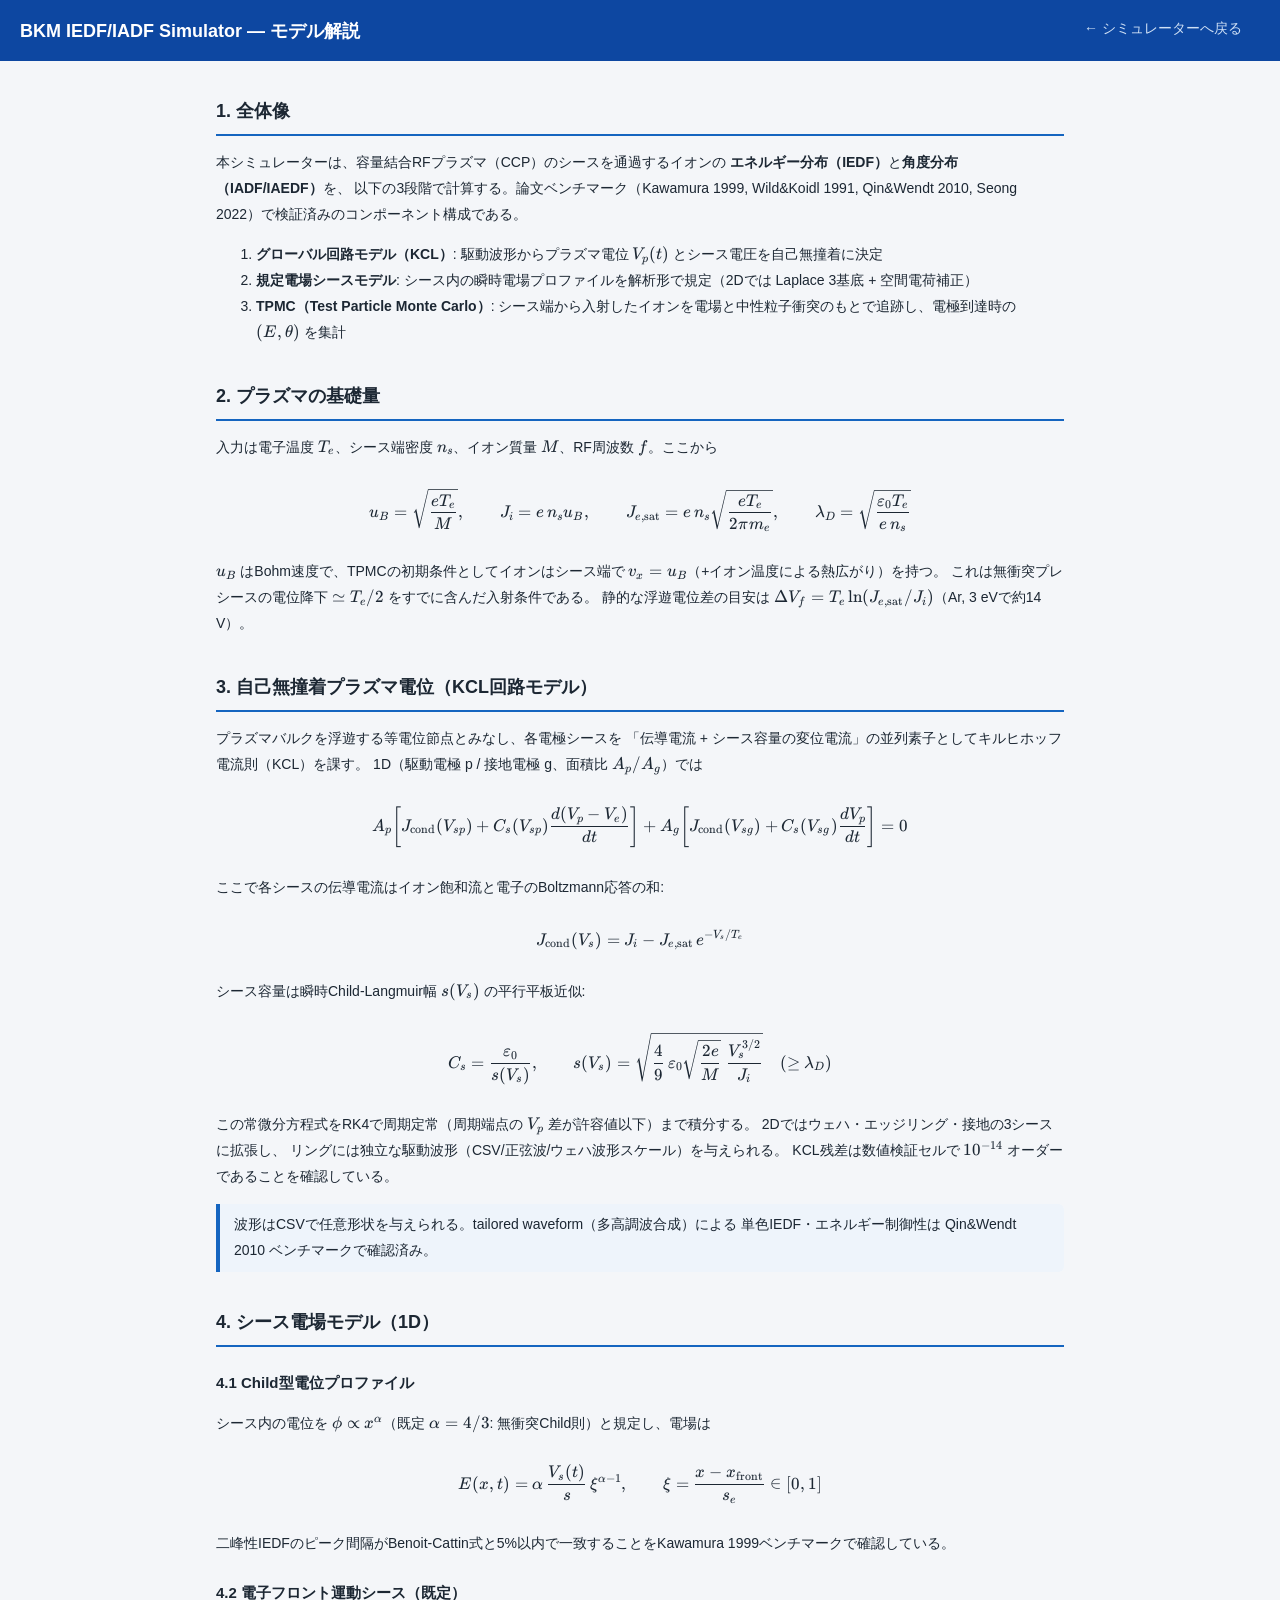
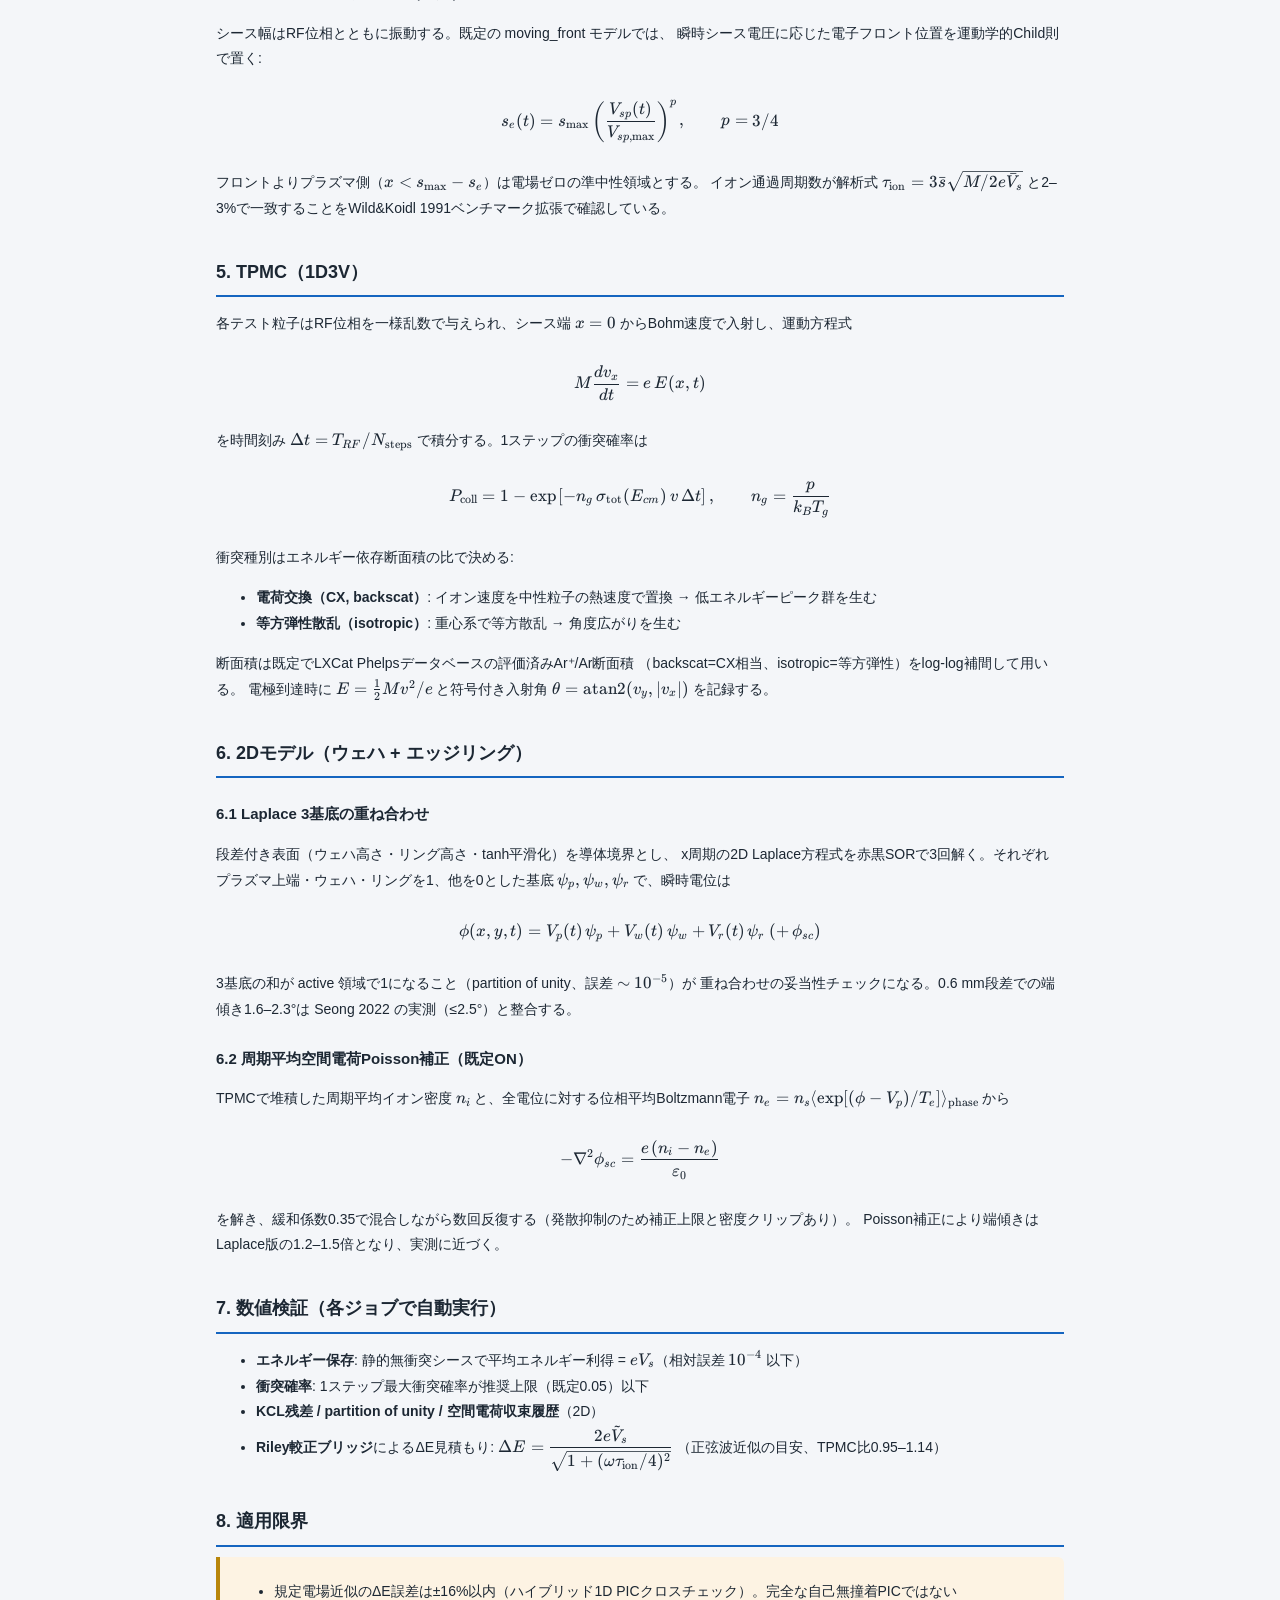
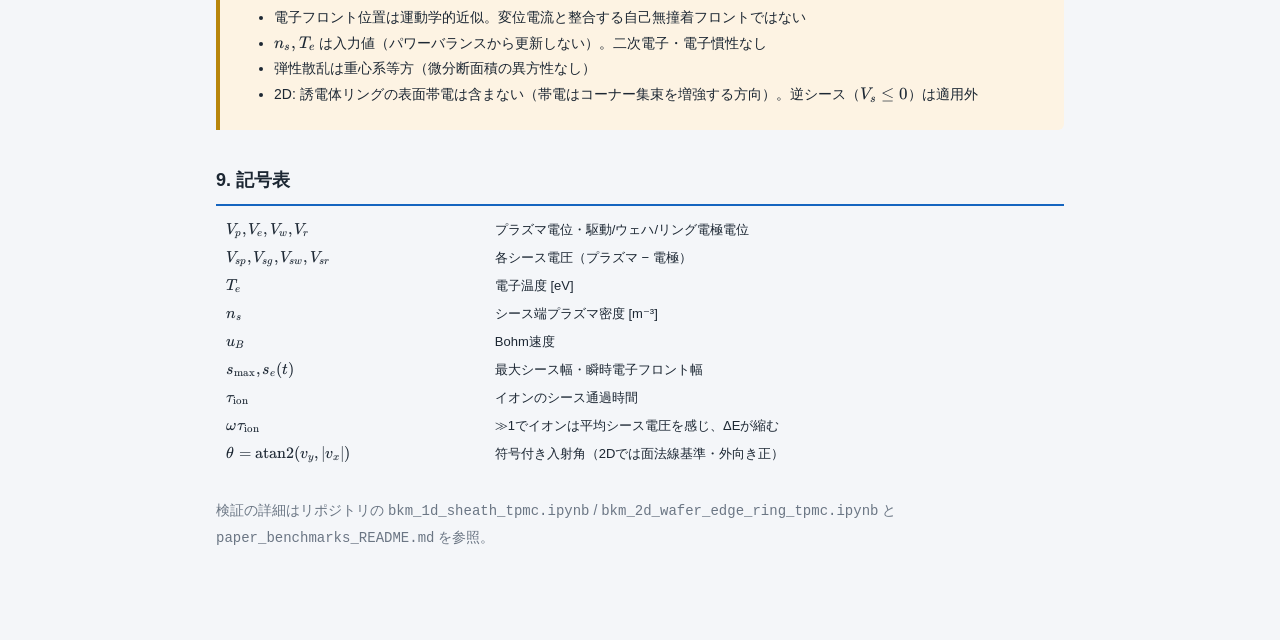
==== frontend/physics.html @ fecfb80d "feat: GUI作りこみ（フォームUX・進捗ログ・プロット強化・モデル解説・2D形状プレビュー） - 全パラメータの日本語ラベル/単位/ツールチップと入力バリデーション表示 - 波形プレビューAPI" ====
<!DOCTYPE html>
<html lang="ja">
<head>
<meta charset="utf-8">
<meta name="viewport" content="width=device-width, initial-scale=1">
<title>モデル解説 | BKM IEDF/IADF Simulator</title>
<link rel="icon" href="data:image/svg+xml,%3Csvg xmlns='http://www.w3.org/2000/svg' viewBox='0 0 16 16'%3E%3Crect width='16' height='16' rx='3' fill='%230d47a1'/%3E%3Cpath d='M2 12 L6 4 L8 10 L10 6 L14 12' stroke='%23ffb300' stroke-width='1.6' fill='none'/%3E%3C/svg%3E">
<link rel="stylesheet" href="style.css">
<link rel="stylesheet" href="vendor/katex/katex.min.css">
<style>
  main.doc { max-width: 880px; line-height: 1.85; }
  main.doc h2 {
    font-size: 18px; margin: 34px 0 10px; padding-bottom: 6px;
    border-bottom: 2px solid var(--accent);
  }
  main.doc h3 { font-size: 15px; margin: 22px 0 6px; }
  main.doc p, main.doc li { font-size: 14px; }
  .eq { margin: 10px 0; overflow-x: auto; }
  .note {
    background: #eef4fb; border-left: 4px solid var(--accent);
    padding: 8px 14px; border-radius: 0 6px 6px 0; margin: 10px 0;
  }
  .caution {
    background: #fdf3e3; border-left: 4px solid #b8860b;
    padding: 8px 14px; border-radius: 0 6px 6px 0; margin: 10px 0;
  }
  table.sym td { border: none; padding: 2px 10px; }
</style>
</head>
<body>
<header>
  <h1>BKM IEDF/IADF Simulator — モデル解説</h1>
  <div class="header-right"><a class="tab-link" href="index.html">← シミュレーターへ戻る</a></div>
</header>
<main class="doc">

<h2>1. 全体像</h2>
<p>
本シミュレーターは、容量結合RFプラズマ（CCP）のシースを通過するイオンの
<strong>エネルギー分布（IEDF）</strong>と<strong>角度分布（IADF/IAEDF）</strong>を、
以下の3段階で計算する。論文ベンチマーク（Kawamura 1999, Wild&amp;Koidl 1991,
Qin&amp;Wendt 2010, Seong 2022）で検証済みのコンポーネント構成である。
</p>
<ol>
  <li><strong>グローバル回路モデル（KCL）</strong>: 駆動波形からプラズマ電位 \(V_p(t)\) とシース電圧を自己無撞着に決定</li>
  <li><strong>規定電場シースモデル</strong>: シース内の瞬時電場プロファイルを解析形で規定（2Dでは Laplace 3基底 + 空間電荷補正）</li>
  <li><strong>TPMC（Test Particle Monte Carlo）</strong>: シース端から入射したイオンを電場と中性粒子衝突のもとで追跡し、電極到達時の \((E, \theta)\) を集計</li>
</ol>

<h2>2. プラズマの基礎量</h2>
<p>入力は電子温度 \(T_e\)、シース端密度 \(n_s\)、イオン質量 \(M\)、RF周波数 \(f\)。ここから</p>
<div class="eq">
$$u_B = \sqrt{\frac{e T_e}{M}}, \qquad
J_i = e\, n_s u_B, \qquad
J_{e,\mathrm{sat}} = e\, n_s \sqrt{\frac{e T_e}{2\pi m_e}}, \qquad
\lambda_D = \sqrt{\frac{\varepsilon_0 T_e}{e\, n_s}}$$
</div>
<p>
\(u_B\) はBohm速度で、TPMCの初期条件としてイオンはシース端で
\(v_x = u_B\)（+イオン温度による熱広がり）を持つ。
これは無衝突プレシースの電位降下 \(\simeq T_e/2\) をすでに含んだ入射条件である。
静的な浮遊電位差の目安は
\(\Delta V_f = T_e \ln(J_{e,\mathrm{sat}}/J_i)\)（Ar, 3 eVで約14 V）。
</p>

<h2>3. 自己無撞着プラズマ電位（KCL回路モデル）</h2>
<p>
プラズマバルクを浮遊する等電位節点とみなし、各電極シースを
「伝導電流 + シース容量の変位電流」の並列素子としてキルヒホッフ電流則（KCL）を課す。
1D（駆動電極 p / 接地電極 g、面積比 \(A_p/A_g\)）では
</p>
<div class="eq">
$$A_p\!\left[J_{\mathrm{cond}}(V_{sp}) + C_s(V_{sp})\frac{d(V_p - V_e)}{dt}\right]
+ A_g\!\left[J_{\mathrm{cond}}(V_{sg}) + C_s(V_{sg})\frac{dV_p}{dt}\right] = 0$$
</div>
<p>ここで各シースの伝導電流はイオン飽和流と電子のBoltzmann応答の和:</p>
<div class="eq">
$$J_{\mathrm{cond}}(V_s) = J_i - J_{e,\mathrm{sat}}\, e^{-V_s / T_e}$$
</div>
<p>シース容量は瞬時Child-Langmuir幅 \(s(V_s)\) の平行平板近似:</p>
<div class="eq">
$$C_s = \frac{\varepsilon_0}{s(V_s)}, \qquad
s(V_s) = \sqrt{\frac{4}{9}\,\varepsilon_0
\sqrt{\frac{2e}{M}}\;\frac{V_s^{3/2}}{J_i}}
\quad (\ge \lambda_D)$$
</div>
<p>
この常微分方程式をRK4で周期定常（周期端点の \(V_p\) 差が許容値以下）まで積分する。
2Dではウェハ・エッジリング・接地の3シースに拡張し、
リングには独立な駆動波形（CSV/正弦波/ウェハ波形スケール）を与えられる。
KCL残差は数値検証セルで \(10^{-14}\) オーダーであることを確認している。
</p>
<div class="note">
波形はCSVで任意形状を与えられる。tailored waveform（多高調波合成）による
単色IEDF・エネルギー制御性は Qin&amp;Wendt 2010 ベンチマークで確認済み。
</div>

<h2>4. シース電場モデル（1D）</h2>
<h3>4.1 Child型電位プロファイル</h3>
<p>シース内の電位を \(\phi \propto x^{\alpha}\)（既定 \(\alpha = 4/3\): 無衝突Child則）と規定し、電場は</p>
<div class="eq">
$$E(x, t) = \alpha\,\frac{V_s(t)}{s}\,\xi^{\alpha - 1},
\qquad \xi = \frac{x - x_{\mathrm{front}}}{s_e}\in[0,1]$$
</div>
<p>二峰性IEDFのピーク間隔がBenoit-Cattin式と5%以内で一致することをKawamura 1999ベンチマークで確認している。</p>

<h3>4.2 電子フロント運動シース（既定）</h3>
<p>
シース幅はRF位相とともに振動する。既定の moving_front モデルでは、
瞬時シース電圧に応じた電子フロント位置を運動学的Child則で置く:
</p>
<div class="eq">
$$s_e(t) = s_{\max}\left(\frac{V_{sp}(t)}{V_{sp,\max}}\right)^{p},
\qquad p = 3/4$$
</div>
<p>
フロントよりプラズマ側（\(x &lt; s_{\max} - s_e\)）は電場ゼロの準中性領域とする。
イオン通過周期数が解析式
\(\tau_{\mathrm{ion}} = 3\bar{s}\sqrt{M / 2e\bar{V}_s}\)
と2–3%で一致することをWild&amp;Koidl 1991ベンチマーク拡張で確認している。
</p>

<h2>5. TPMC（1D3V）</h2>
<p>各テスト粒子はRF位相を一様乱数で与えられ、シース端 \(x=0\) からBohm速度で入射し、運動方程式</p>
<div class="eq">
$$M\frac{dv_x}{dt} = e\,E(x, t)$$
</div>
<p>を時間刻み \(\Delta t = T_{RF}/N_{\mathrm{steps}}\) で積分する。1ステップの衝突確率は</p>
<div class="eq">
$$P_{\mathrm{coll}} = 1 - \exp\left[-n_g\,
\sigma_{\mathrm{tot}}(E_{cm})\, v\, \Delta t\right],
\qquad n_g = \frac{p}{k_B T_g}$$
</div>
<p>衝突種別はエネルギー依存断面積の比で決める:</p>
<ul>
  <li><strong>電荷交換（CX, backscat）</strong>: イオン速度を中性粒子の熱速度で置換 → 低エネルギーピーク群を生む</li>
  <li><strong>等方弾性散乱（isotropic）</strong>: 重心系で等方散乱 → 角度広がりを生む</li>
</ul>
<p>
断面積は既定でLXCat Phelpsデータベースの評価済みAr⁺/Ar断面積
（backscat=CX相当、isotropic=等方弾性）をlog-log補間して用いる。
電極到達時に \(E = \tfrac{1}{2}Mv^2/e\) と符号付き入射角
\(\theta = \mathrm{atan2}(v_y, |v_x|)\) を記録する。
</p>

<h2>6. 2Dモデル（ウェハ + エッジリング）</h2>
<h3>6.1 Laplace 3基底の重ね合わせ</h3>
<p>
段差付き表面（ウェハ高さ・リング高さ・tanh平滑化）を導体境界とし、
x周期の2D Laplace方程式を赤黒SORで3回解く。それぞれ
プラズマ上端・ウェハ・リングを1、他を0とした基底 \(\psi_p, \psi_w, \psi_r\) で、瞬時電位は
</p>
<div class="eq">
$$\phi(x, y, t) = V_p(t)\,\psi_p + V_w(t)\,\psi_w + V_r(t)\,\psi_r
\;(+\,\phi_{sc})$$
</div>
<p>
3基底の和が active 領域で1になること（partition of unity、誤差 \(\sim 10^{-5}\)）が
重ね合わせの妥当性チェックになる。0.6 mm段差での端傾き1.6–2.3°は
Seong 2022 の実測（≤2.5°）と整合する。
</p>

<h3>6.2 周期平均空間電荷Poisson補正（既定ON）</h3>
<p>
TPMCで堆積した周期平均イオン密度 \(n_i\) と、全電位に対する位相平均Boltzmann電子
\(n_e = n_s \langle \exp[(\phi - V_p)/T_e] \rangle_{\mathrm{phase}}\) から
</p>
<div class="eq">
$$-\nabla^2 \phi_{sc} = \frac{e\,(n_i - n_e)}{\varepsilon_0}$$
</div>
<p>
を解き、緩和係数0.35で混合しながら数回反復する（発散抑制のため補正上限と密度クリップあり）。
Poisson補正により端傾きはLaplace版の1.2–1.5倍となり、実測に近づく。
</p>

<h2>7. 数値検証（各ジョブで自動実行）</h2>
<ul>
  <li><strong>エネルギー保存</strong>: 静的無衝突シースで平均エネルギー利得 = \(eV_s\)（相対誤差 \(10^{-4}\) 以下）</li>
  <li><strong>衝突確率</strong>: 1ステップ最大衝突確率が推奨上限（既定0.05）以下</li>
  <li><strong>KCL残差 / partition of unity / 空間電荷収束履歴</strong>（2D）</li>
  <li><strong>Riley較正ブリッジ</strong>によるΔE見積もり:
    <span class="eq">\(\Delta E = \dfrac{2e\tilde{V}_s}{\sqrt{1 + (\omega \tau_{\mathrm{ion}}/4)^2}}\)</span>
    （正弦波近似の目安、TPMC比0.95–1.14）</li>
</ul>

<h2>8. 適用限界</h2>
<div class="caution">
<ul>
  <li>規定電場近似のΔE誤差は±16%以内（ハイブリッド1D PICクロスチェック）。完全な自己無撞着PICではない</li>
  <li>電子フロント位置は運動学的近似。変位電流と整合する自己無撞着フロントではない</li>
  <li>\(n_s, T_e\) は入力値（パワーバランスから更新しない）。二次電子・電子慣性なし</li>
  <li>弾性散乱は重心系等方（微分断面積の異方性なし）</li>
  <li>2D: 誘電体リングの表面帯電は含まない（帯電はコーナー集束を増強する方向）。逆シース（\(V_s \le 0\)）は適用外</li>
</ul>
</div>

<h2>9. 記号表</h2>
<table class="sym">
  <tr><td>\(V_p, V_e, V_w, V_r\)</td><td>プラズマ電位・駆動/ウェハ/リング電極電位</td></tr>
  <tr><td>\(V_{sp}, V_{sg}, V_{sw}, V_{sr}\)</td><td>各シース電圧（プラズマ − 電極）</td></tr>
  <tr><td>\(T_e\)</td><td>電子温度 [eV]</td></tr>
  <tr><td>\(n_s\)</td><td>シース端プラズマ密度 [m⁻³]</td></tr>
  <tr><td>\(u_B\)</td><td>Bohm速度</td></tr>
  <tr><td>\(s_{\max}, s_e(t)\)</td><td>最大シース幅・瞬時電子フロント幅</td></tr>
  <tr><td>\(\tau_{\mathrm{ion}}\)</td><td>イオンのシース通過時間</td></tr>
  <tr><td>\(\omega\tau_{\mathrm{ion}}\)</td><td>≫1でイオンは平均シース電圧を感じ、ΔEが縮む</td></tr>
  <tr><td>\(\theta = \mathrm{atan2}(v_y, |v_x|)\)</td><td>符号付き入射角（2Dでは面法線基準・外向き正）</td></tr>
</table>

<p class="muted" style="margin-top:30px">
検証の詳細はリポジトリの <code>bkm_1d_sheath_tpmc.ipynb</code> /
<code>bkm_2d_wafer_edge_ring_tpmc.ipynb</code> と
<code>paper_benchmarks_README.md</code> を参照。
</p>
</main>

<script src="vendor/katex/katex.min.js"></script>
<script src="vendor/katex/auto-render.min.js"></script>
<script>
  renderMathInElement(document.querySelector("main"), {
    delimiters: [
      { left: "$$", right: "$$", display: true },
      { left: "\\(", right: "\\)", display: false },
    ],
  });
</script>
</body>
</html>
---- frontend/style.css ----
:root {
  --bg: #f4f6f9;
  --card: #ffffff;
  --border: #d8dee6;
  --text: #1c2733;
  --muted: #6b7684;
  --accent: #1565c0;
  --accent-dark: #0d47a1;
  --danger: #c62828;
  --ok: #2e7d32;
}
* { box-sizing: border-box; }
body {
  margin: 0; background: var(--bg); color: var(--text);
  font-family: "Segoe UI", "Hiragino Sans", "Noto Sans JP", Meiryo, sans-serif;
  font-size: 14px;
}
header {
  display: flex; justify-content: space-between; align-items: center;
  background: var(--accent-dark); color: #fff; padding: 10px 20px;
}
header h1 { font-size: 18px; margin: 0; font-weight: 600; }
.header-right { display: flex; gap: 10px; align-items: center; }
nav#tabs {
  display: flex; gap: 4px; background: var(--accent-dark); padding: 0 16px;
}
nav#tabs button {
  background: transparent; border: none; color: #cfe0f5; padding: 10px 18px;
  cursor: pointer; font-size: 14px; border-bottom: 3px solid transparent;
}
nav#tabs button.active { color: #fff; border-bottom-color: #ffb300; font-weight: 600; }
main { max-width: 1240px; margin: 16px auto; padding: 0 16px 60px; }
.card {
  background: var(--card); border: 1px solid var(--border); border-radius: 8px;
  padding: 14px 18px; margin-bottom: 14px;
}
.card h2 { font-size: 15px; margin: 2px 0 10px; }
.row { display: flex; flex-wrap: wrap; gap: 12px; align-items: flex-end; }
label { display: flex; flex-direction: column; gap: 3px; font-size: 12px; color: var(--muted); }
input, select {
  padding: 6px 8px; border: 1px solid var(--border); border-radius: 5px;
  font-size: 13px; color: var(--text); background: #fff; min-width: 110px;
}
input[type="checkbox"] { min-width: auto; width: 16px; height: 16px; }
button {
  padding: 7px 16px; border: 1px solid var(--border); border-radius: 5px;
  background: #fff; cursor: pointer; font-size: 13px; color: var(--text);
}
button:hover { background: #eef3f9; }
button.primary { background: var(--accent); border-color: var(--accent); color: #fff; font-weight: 600; }
button.primary:hover { background: var(--accent-dark); }
button.danger { color: var(--danger); border-color: var(--danger); }
button.ghost { background: transparent; color: #cfe0f5; border-color: #5b83b0; }
button:disabled { opacity: 0.45; cursor: default; }
.badge {
  background: #ffb300; color: #442c00; padding: 3px 10px; border-radius: 12px;
  font-size: 12px; font-weight: 600;
}
.hidden { display: none !important; }
.muted { color: var(--muted); }
.message { min-height: 1em; margin: 6px 0 0; font-size: 13px; }
.message.error { color: var(--danger); }
.message.ok { color: var(--ok); }

/* 設定フォーム */
.config-group { margin-bottom: 10px; }
.config-group summary {
  cursor: pointer; font-weight: 600; font-size: 13px; padding: 4px 0;
}
.config-grid {
  display: grid; grid-template-columns: repeat(auto-fill, minmax(210px, 1fr));
  gap: 10px; padding: 8px 0 4px;
}

/* テーブル */
table { border-collapse: collapse; width: 100%; font-size: 13px; }
th, td { border-bottom: 1px solid var(--border); padding: 6px 8px; text-align: left; }
th { background: #f0f4f8; font-weight: 600; white-space: nowrap; }
tr:hover td { background: #f7fafd; }
td.num, th.num { text-align: right; font-variant-numeric: tabular-nums; }
.status-chip { padding: 2px 8px; border-radius: 10px; font-size: 12px; white-space: nowrap; }
.status-done { background: #e2f2e3; color: var(--ok); }
.status-running { background: #e3edf9; color: var(--accent); }
.status-queued { background: #f0f0f0; color: var(--muted); }
.status-error { background: #fbe4e4; color: var(--danger); }
.status-cancelled { background: #f4ecdc; color: #8a6d1a; }

/* 進捗バー */
.progress-outer {
  background: #e6eaf0; border-radius: 6px; height: 14px; width: 220px;
  overflow: hidden; display: inline-block; vertical-align: middle;
}
.progress-inner { background: var(--accent); height: 100%; transition: width 0.5s; }

/* プロット */
.plot { width: 100%; min-height: 320px; margin-bottom: 8px; }
.plot-half-wrap { display: grid; grid-template-columns: 1fr 1fr; gap: 10px; }
@media (max-width: 900px) { .plot-half-wrap { grid-template-columns: 1fr; } }
pre.config-view {
  background: #f6f8fa; border: 1px solid var(--border); border-radius: 6px;
  padding: 10px; font-size: 12px; overflow-x: auto; max-height: 380px;
}
.input-error { border-color: var(--danger) !important; background: #fff5f5 !important; }
.tab-link {
  color: #cfe0f5; padding: 10px 18px; text-decoration: none; font-size: 14px;
  border-bottom: 3px solid transparent;
}
.tab-link:hover { color: #fff; }
#toasts {
  position: fixed; right: 16px; bottom: 16px; z-index: 1000;
  display: flex; flex-direction: column; gap: 8px; max-width: 340px;
}
.toast {
  padding: 10px 14px; border-radius: 6px; color: #fff; font-size: 13px;
  box-shadow: 0 3px 10px rgba(0,0,0,0.25); animation: toast-in 0.25s ease-out;
}
.toast-ok { background: var(--ok); }
.toast-error { background: var(--danger); }
.toast-warn { background: #8a6d1a; }
@keyframes toast-in { from { opacity: 0; transform: translateY(8px); } }
.joblog {
  max-height: 180px; overflow: auto; font-size: 11px; background: #f6f8fa;
  border: 1px solid var(--border); border-radius: 5px; padding: 8px;
  margin: 6px 0 0; white-space: pre-wrap;
}
.validation-ok { color: var(--ok); font-weight: 600; }
.validation-ng { color: var(--danger); font-weight: 600; }
.kv { display: grid; grid-template-columns: auto 1fr; gap: 2px 14px; font-size: 13px; }
.kv dt { color: var(--muted); }
.kv dd { margin: 0; font-variant-numeric: tabular-nums; }
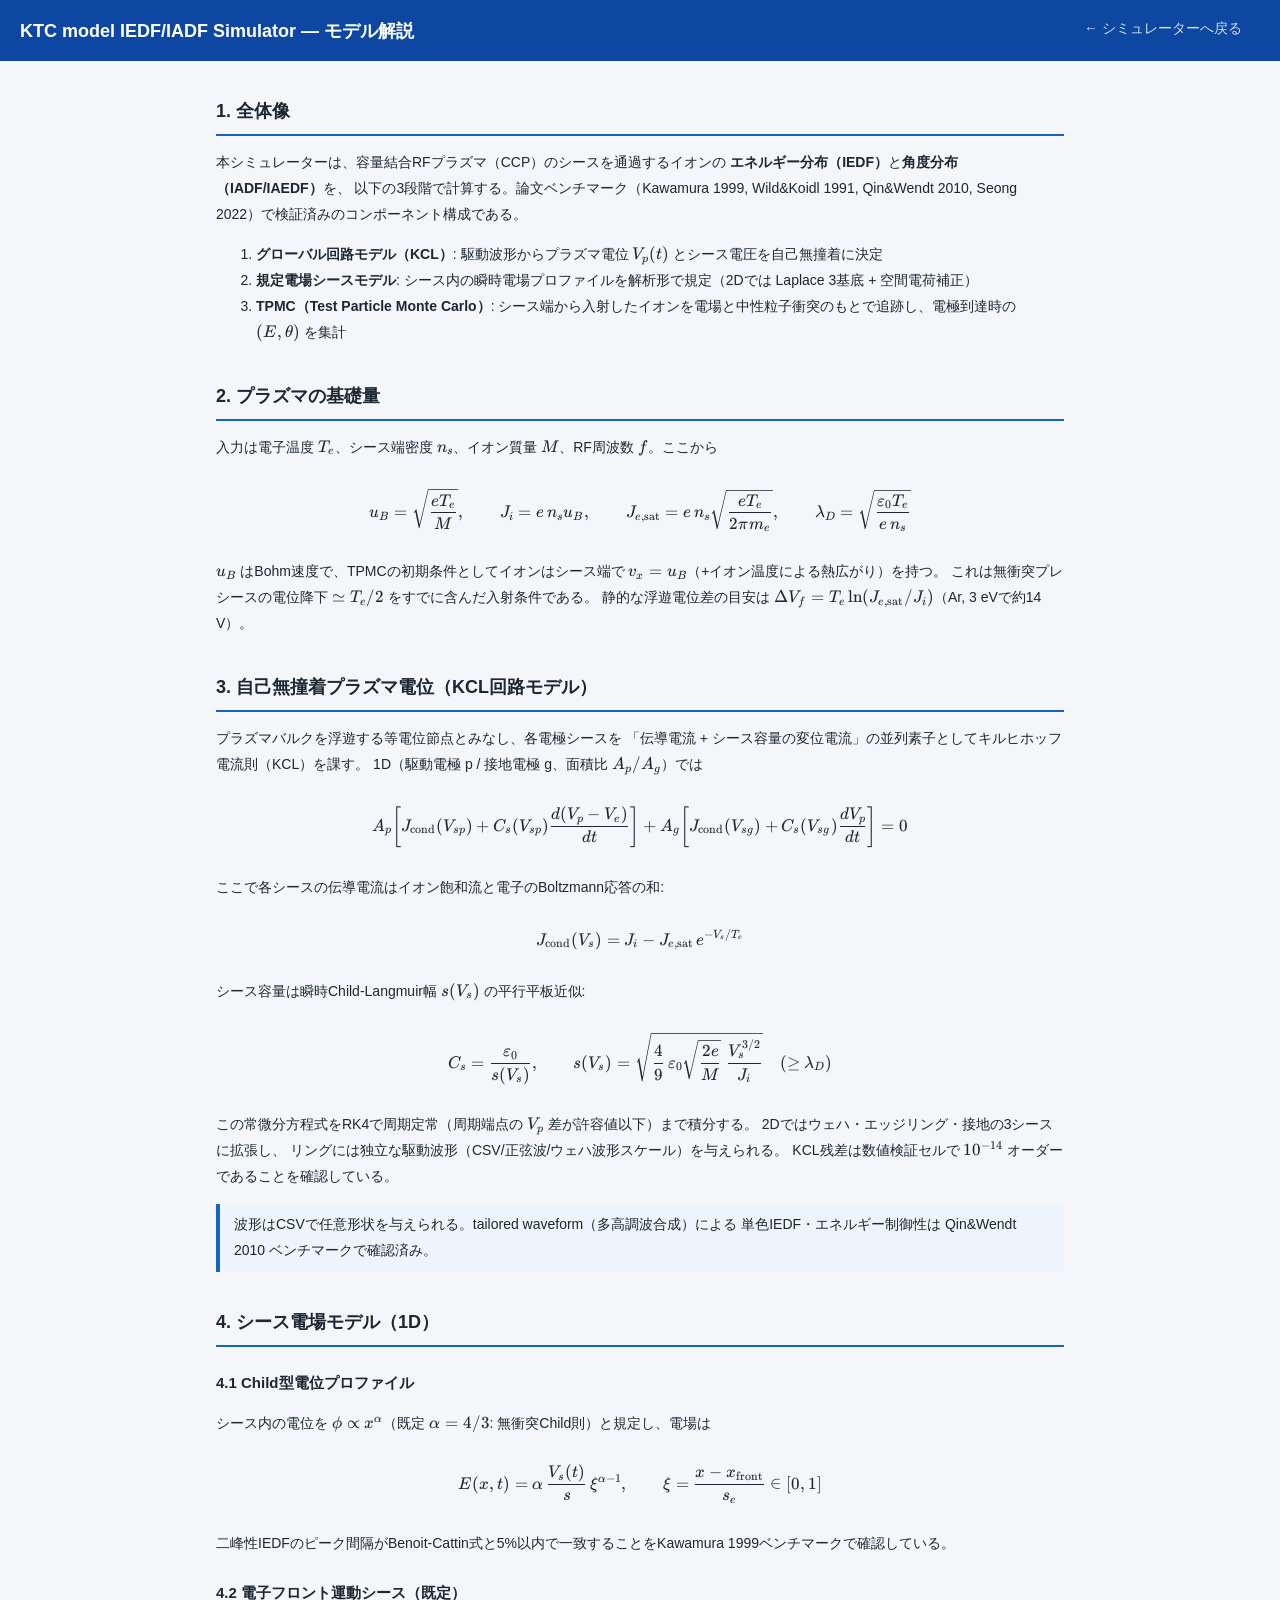
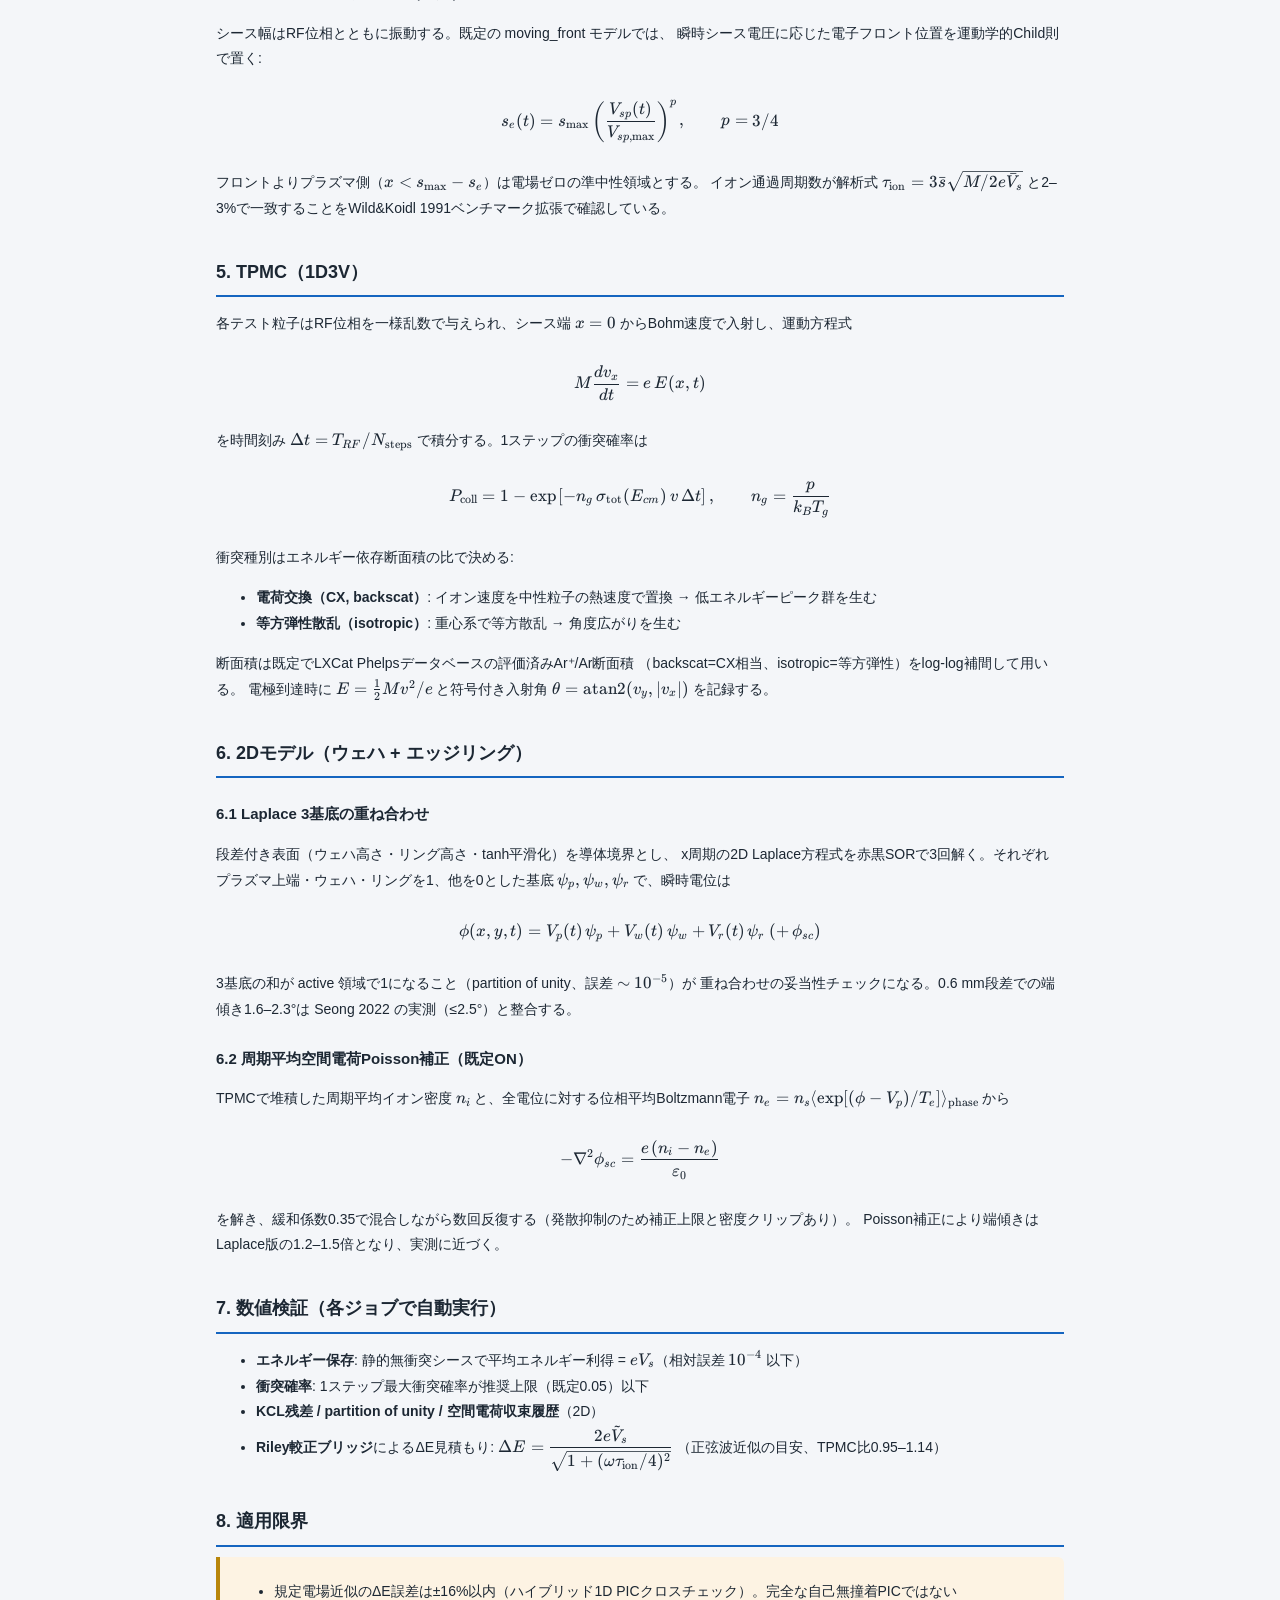
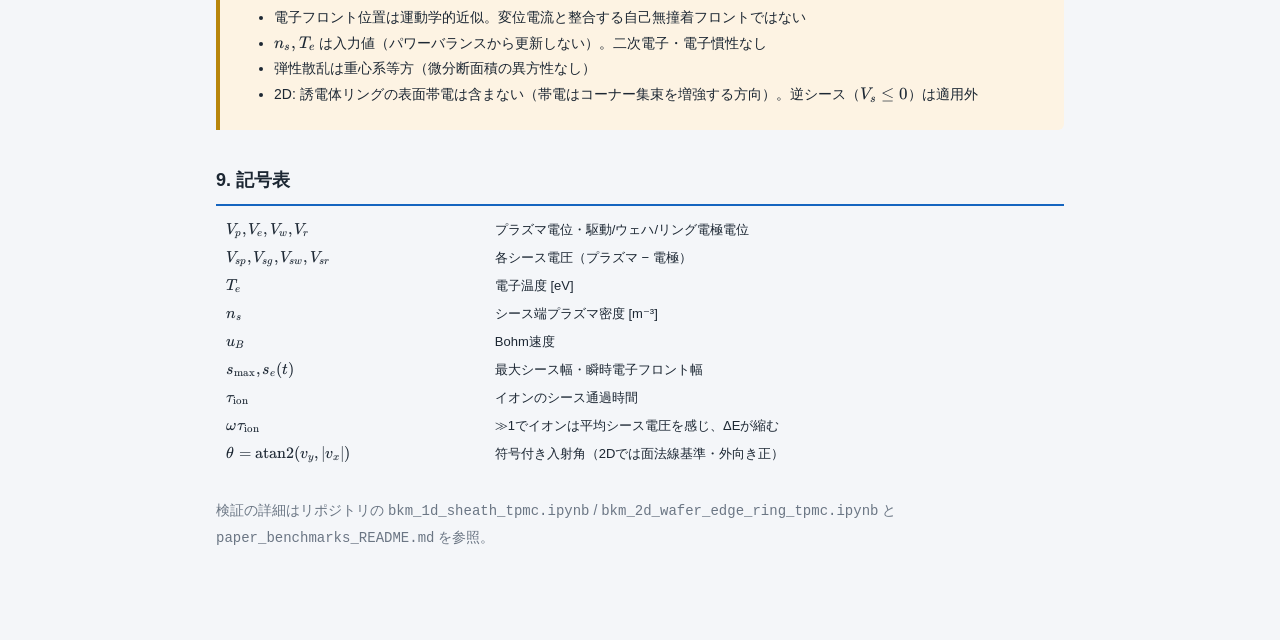
==== commit 283c7471: "feat: アプリタイトルをKTC model IEDF/IADF Simulatorに変更 画面タイトル・ヘッダー・解説ページ・APIタイトル・README・起動スクリプトの 表記を一括変更。  C" ====
--- a/frontend/physics.html
+++ b/frontend/physics.html
@@ -3,7 +3,7 @@
 <head>
 <meta charset="utf-8">
 <meta name="viewport" content="width=device-width, initial-scale=1">
-<title>モデル解説 | BKM IEDF/IADF Simulator</title>
+<title>モデル解説 | KTC model IEDF/IADF Simulator</title>
 <link rel="icon" href="data:image/svg+xml,%3Csvg xmlns='http://www.w3.org/2000/svg' viewBox='0 0 16 16'%3E%3Crect width='16' height='16' rx='3' fill='%230d47a1'/%3E%3Cpath d='M2 12 L6 4 L8 10 L10 6 L14 12' stroke='%23ffb300' stroke-width='1.6' fill='none'/%3E%3C/svg%3E">
 <link rel="stylesheet" href="style.css">
 <link rel="stylesheet" href="vendor/katex/katex.min.css">
@@ -29,7 +29,7 @@
 </head>
 <body>
 <header>
-  <h1>BKM IEDF/IADF Simulator — モデル解説</h1>
+  <h1>KTC model IEDF/IADF Simulator — モデル解説</h1>
   <div class="header-right"><a class="tab-link" href="index.html">← シミュレーターへ戻る</a></div>
 </header>
 <main class="doc">
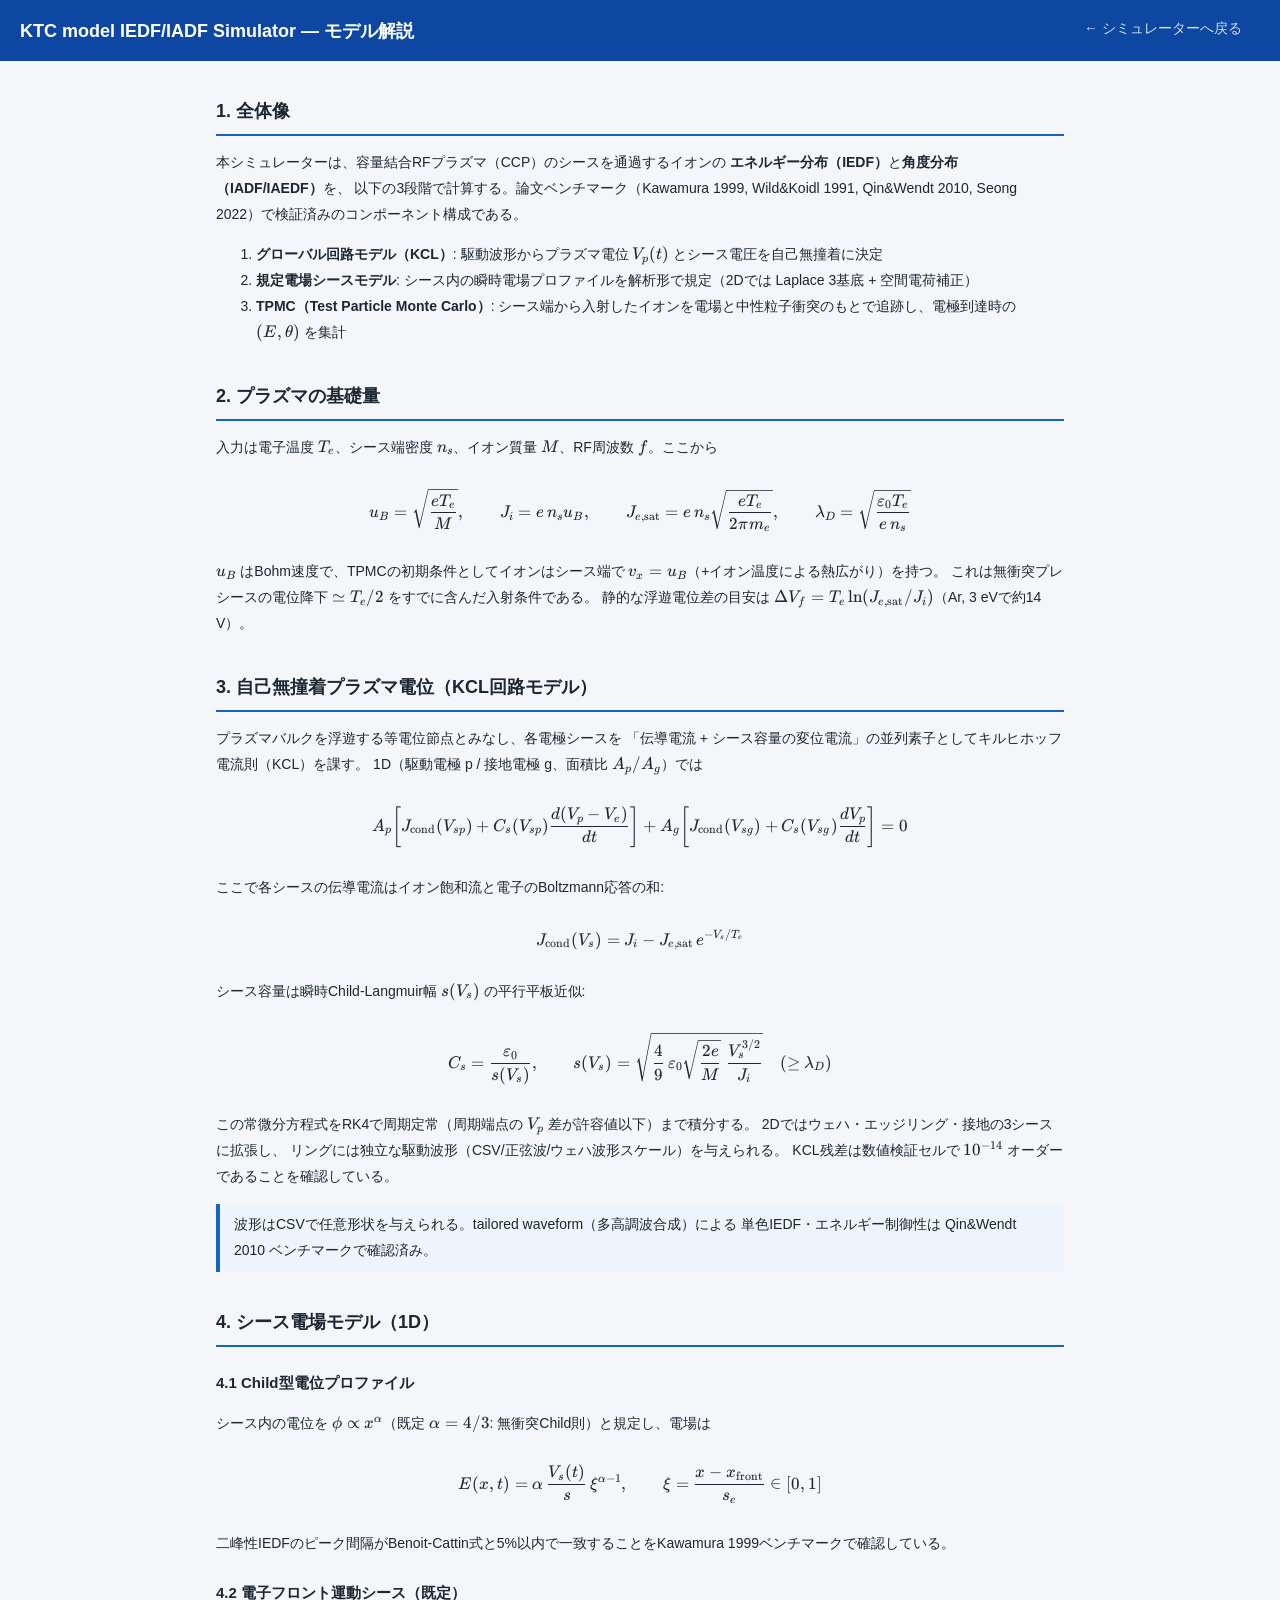
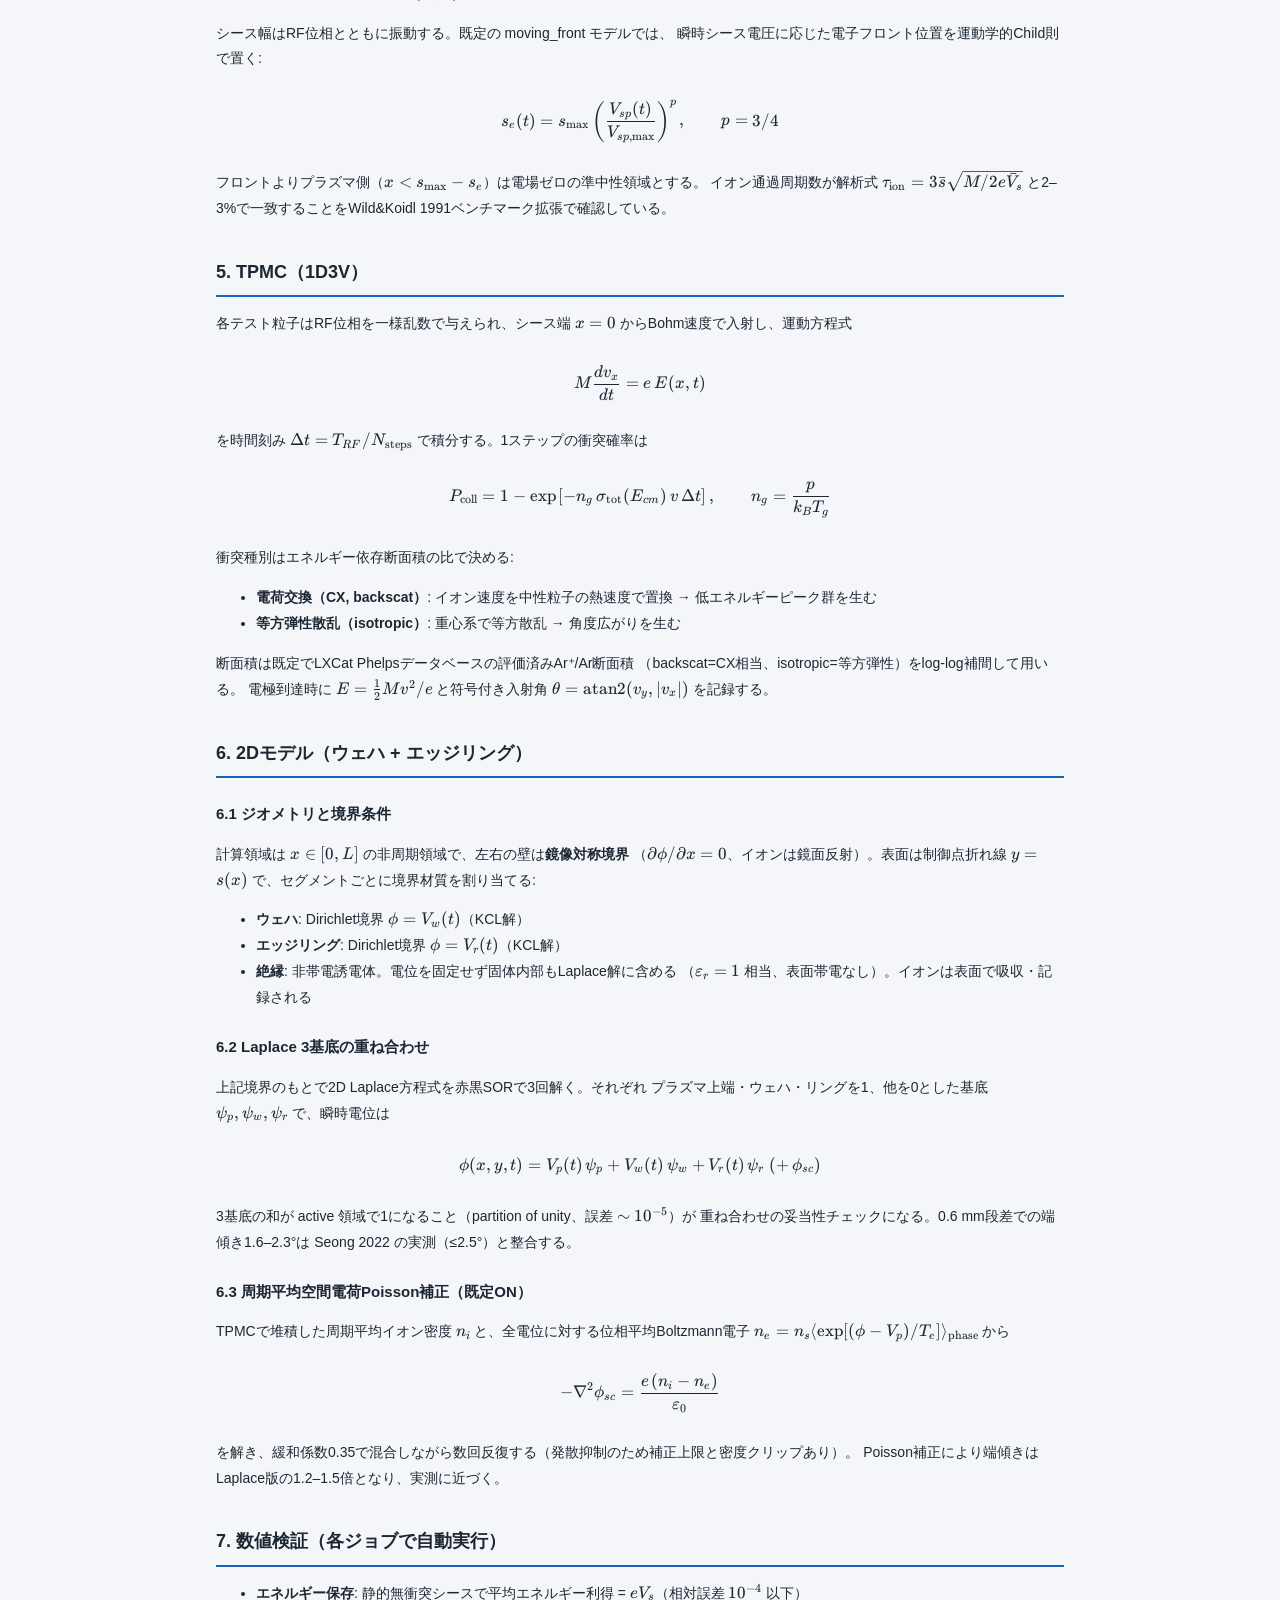
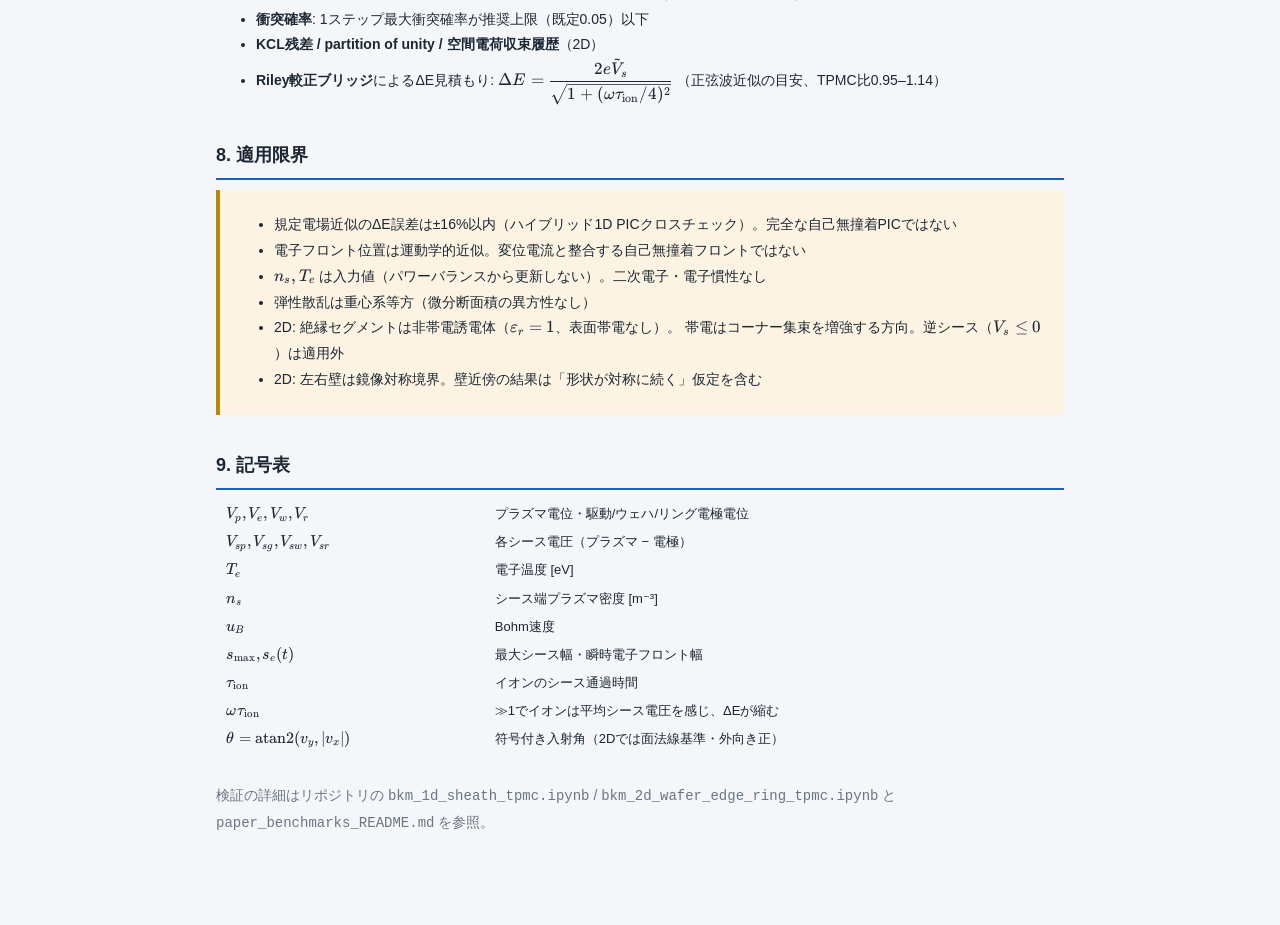
==== commit 10c75e09: "feat: ジオメトリv2 - 境界材質の明示指定と周期境界の廃止 物理コア: - 非周期領域x∈[0,L]、左右壁は鏡像対称(Neumann、粒子は鏡面反射) - 表面セグメントごとに材質を指定: " ====
--- a/frontend/physics.html
+++ b/frontend/physics.html
@@ -144,10 +144,21 @@
 </p>
 
 <h2>6. 2Dモデル（ウェハ + エッジリング）</h2>
-<h3>6.1 Laplace 3基底の重ね合わせ</h3>
-<p>
-段差付き表面（ウェハ高さ・リング高さ・tanh平滑化）を導体境界とし、
-x周期の2D Laplace方程式を赤黒SORで3回解く。それぞれ
+<h3>6.1 ジオメトリと境界条件</h3>
+<p>
+計算領域は \(x \in [0, L]\) の非周期領域で、左右の壁は<strong>鏡像対称境界</strong>
+（\(\partial\phi/\partial x = 0\)、イオンは鏡面反射）。表面は制御点折れ線
+\(y = s(x)\) で、セグメントごとに境界材質を割り当てる:
+</p>
+<ul>
+  <li><strong>ウェハ</strong>: Dirichlet境界 \(\phi = V_w(t)\)（KCL解）</li>
+  <li><strong>エッジリング</strong>: Dirichlet境界 \(\phi = V_r(t)\)（KCL解）</li>
+  <li><strong>絶縁</strong>: 非帯電誘電体。電位を固定せず固体内部もLaplace解に含める
+    （\(\varepsilon_r = 1\) 相当、表面帯電なし）。イオンは表面で吸収・記録される</li>
+</ul>
+<h3>6.2 Laplace 3基底の重ね合わせ</h3>
+<p>
+上記境界のもとで2D Laplace方程式を赤黒SORで3回解く。それぞれ
 プラズマ上端・ウェハ・リングを1、他を0とした基底 \(\psi_p, \psi_w, \psi_r\) で、瞬時電位は
 </p>
 <div class="eq">
@@ -160,7 +171,7 @@
 Seong 2022 の実測（≤2.5°）と整合する。
 </p>
 
-<h3>6.2 周期平均空間電荷Poisson補正（既定ON）</h3>
+<h3>6.3 周期平均空間電荷Poisson補正（既定ON）</h3>
 <p>
 TPMCで堆積した周期平均イオン密度 \(n_i\) と、全電位に対する位相平均Boltzmann電子
 \(n_e = n_s \langle \exp[(\phi - V_p)/T_e] \rangle_{\mathrm{phase}}\) から
@@ -190,7 +201,9 @@
   <li>電子フロント位置は運動学的近似。変位電流と整合する自己無撞着フロントではない</li>
   <li>\(n_s, T_e\) は入力値（パワーバランスから更新しない）。二次電子・電子慣性なし</li>
   <li>弾性散乱は重心系等方（微分断面積の異方性なし）</li>
-  <li>2D: 誘電体リングの表面帯電は含まない（帯電はコーナー集束を増強する方向）。逆シース（\(V_s \le 0\)）は適用外</li>
+  <li>2D: 絶縁セグメントは非帯電誘電体（\(\varepsilon_r=1\)、表面帯電なし）。
+    帯電はコーナー集束を増強する方向。逆シース（\(V_s \le 0\)）は適用外</li>
+  <li>2D: 左右壁は鏡像対称境界。壁近傍の結果は「形状が対称に続く」仮定を含む</li>
 </ul>
 </div>
 
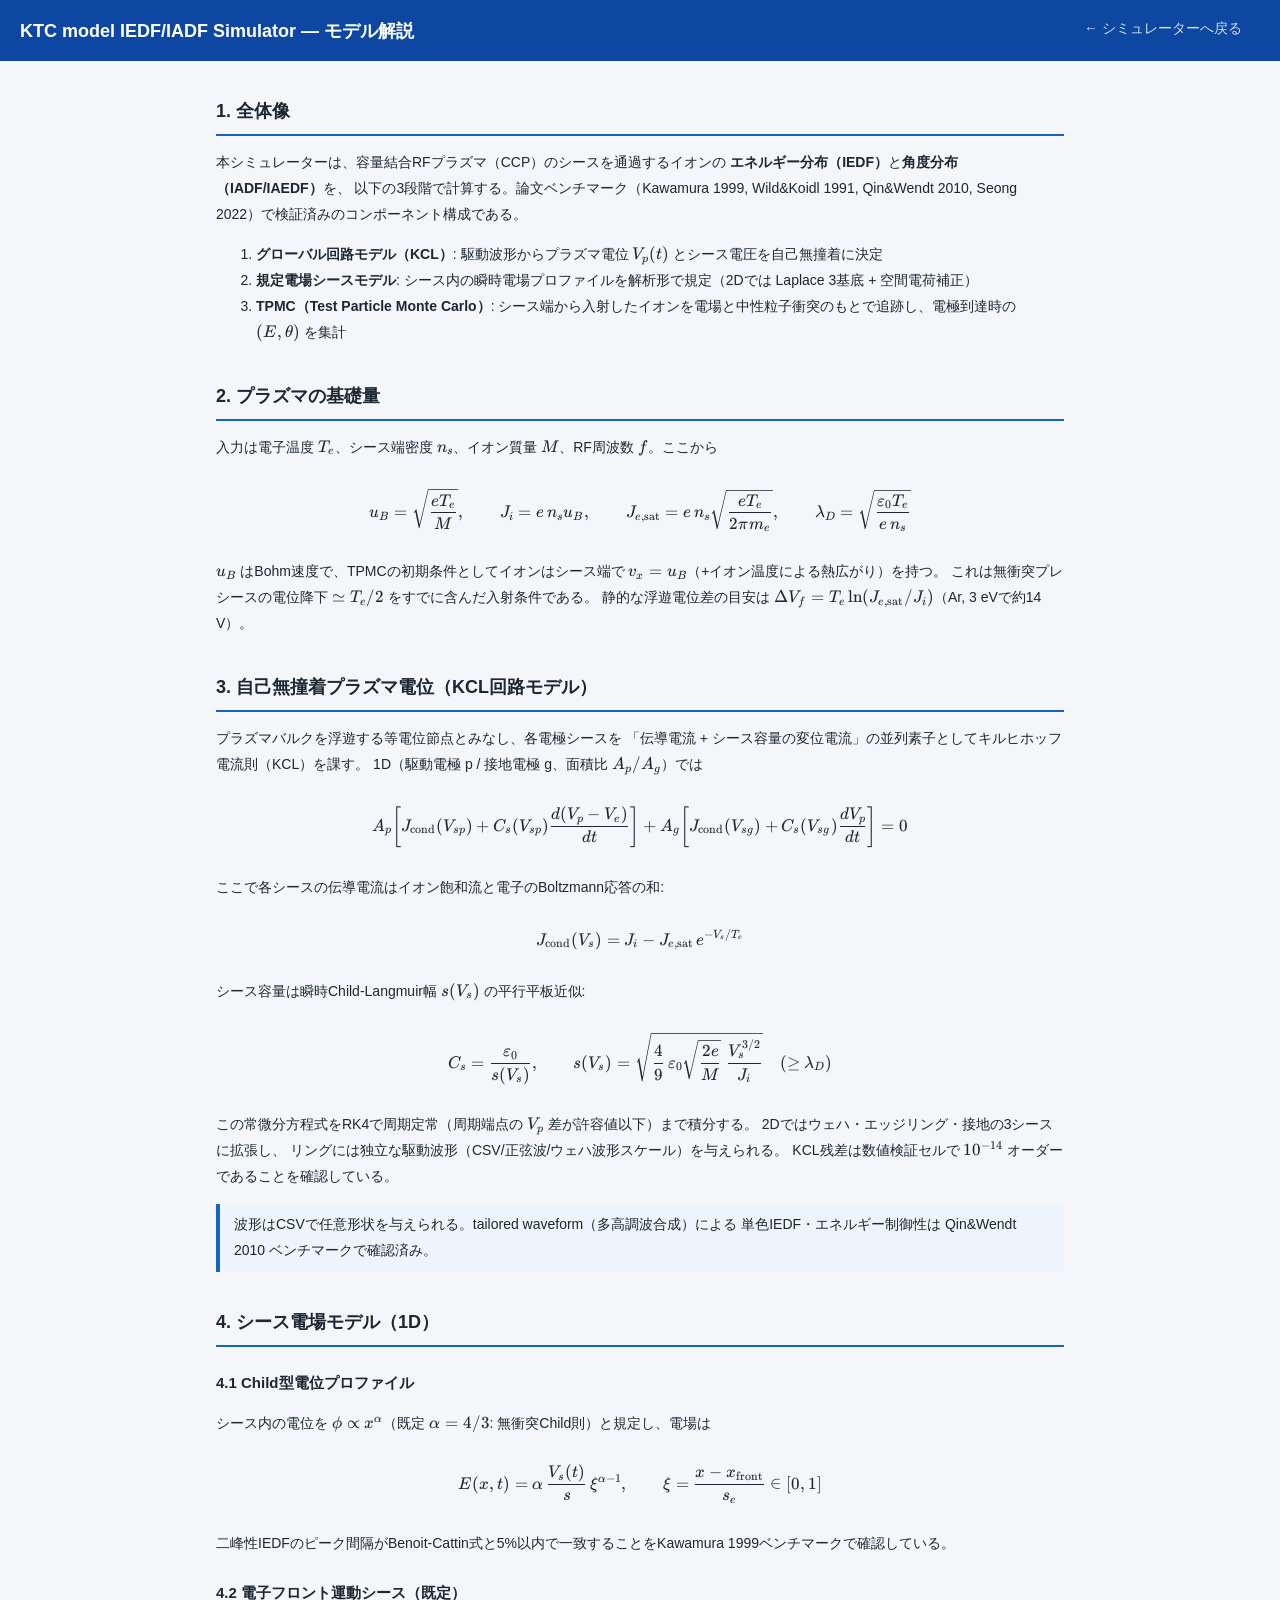
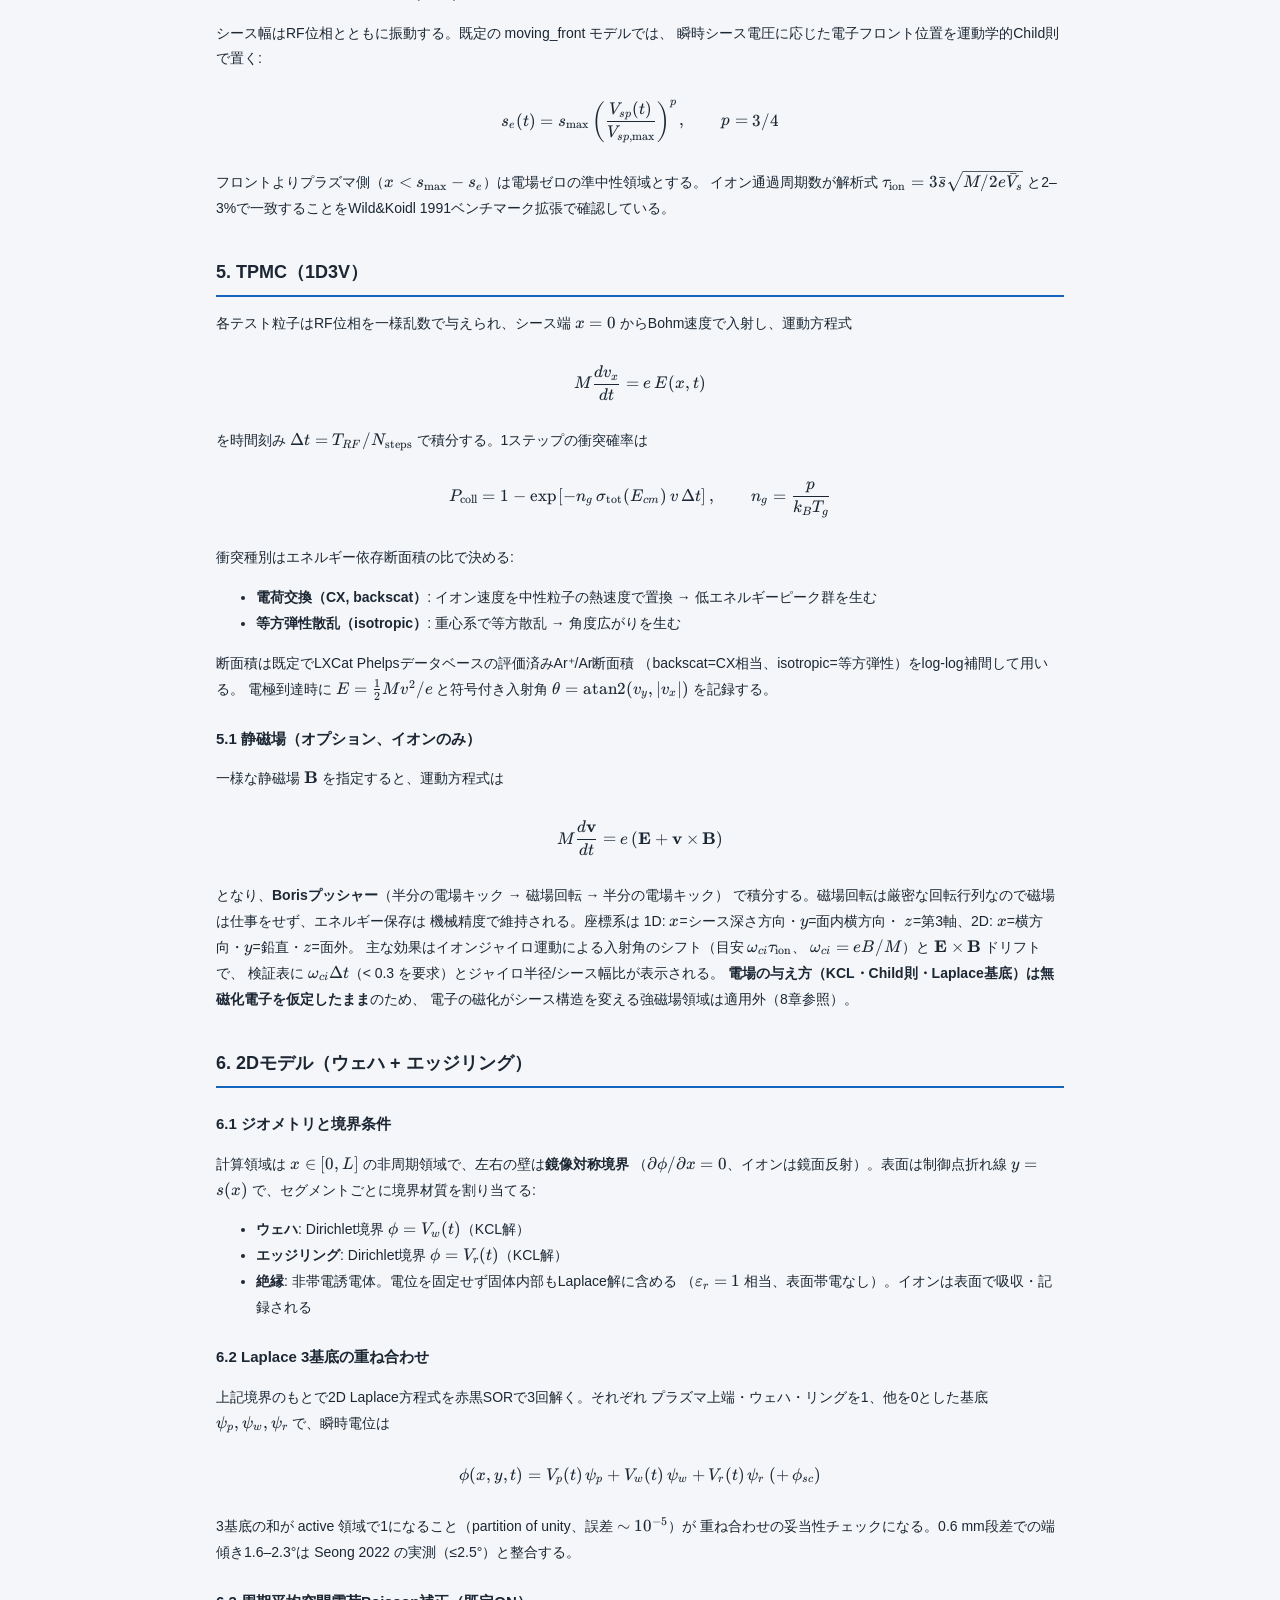
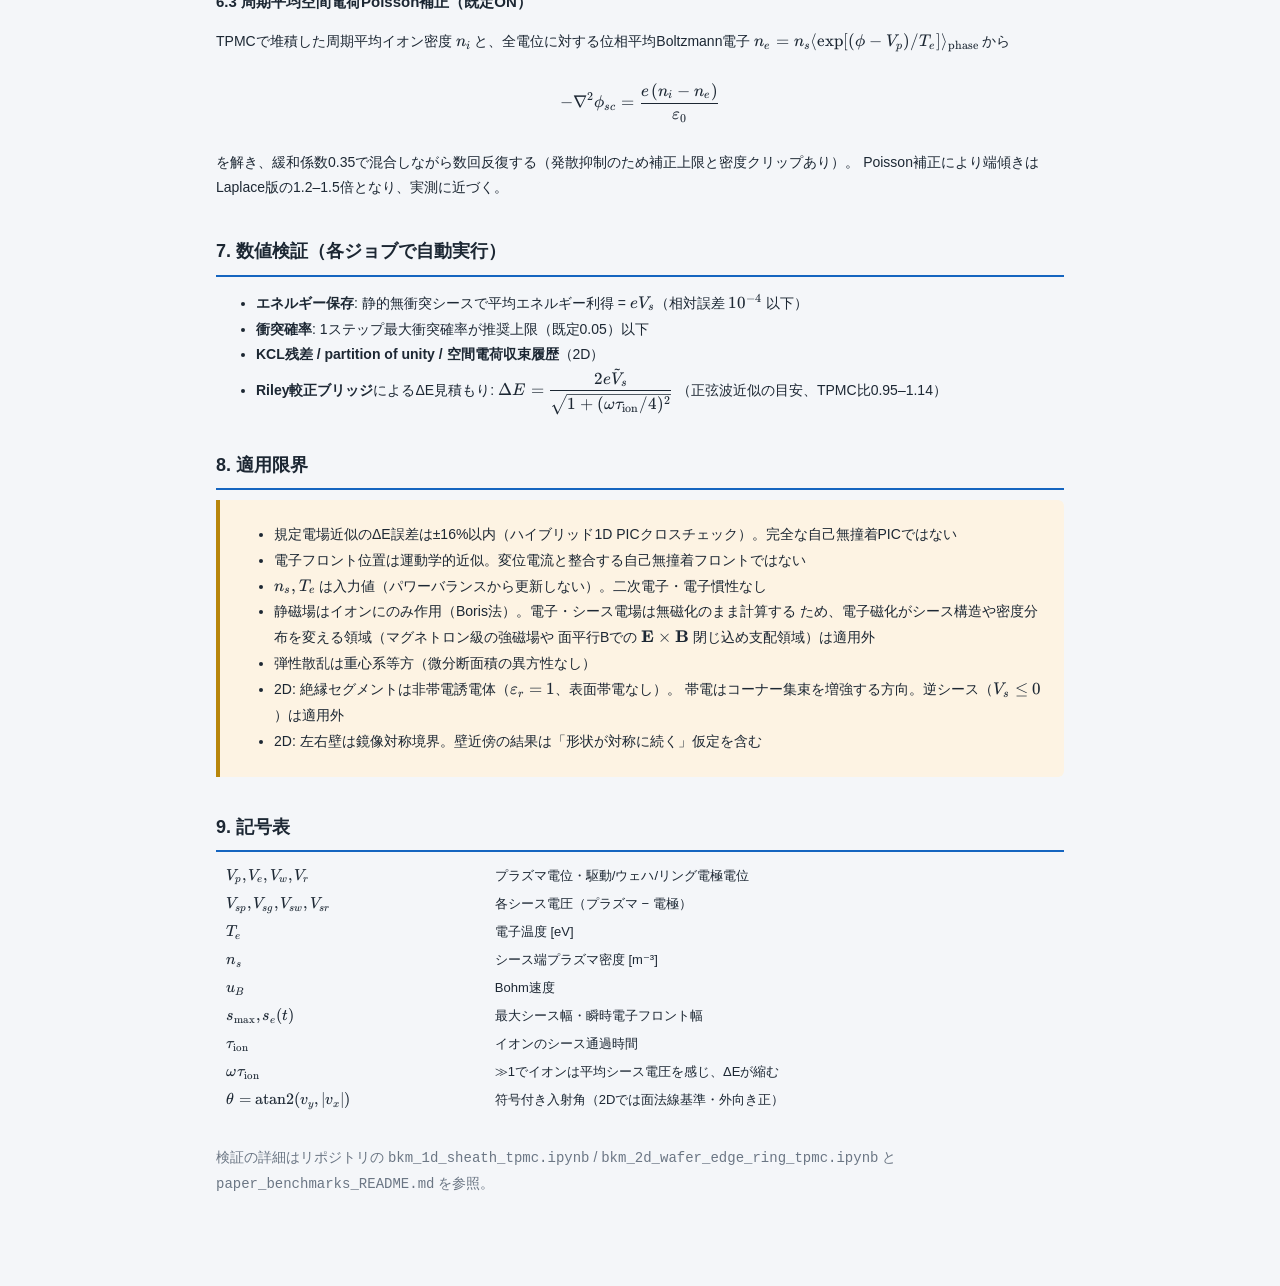
==== commit 79d507af: "feat: TPMC計算に静磁場（イオンのみ、Borisプッシャー）を追加 - MagneticFieldConfig (Bx,By,Bz [T]) を1D/2D設定に追加（全成分0で無効） - B有" ====
--- a/frontend/physics.html
+++ b/frontend/physics.html
@@ -143,6 +143,25 @@
 \(\theta = \mathrm{atan2}(v_y, |v_x|)\) を記録する。
 </p>
 
+<h3>5.1 静磁場（オプション、イオンのみ）</h3>
+<p>
+一様な静磁場 \(\mathbf{B}\) を指定すると、運動方程式は
+</p>
+<div class="eq">
+$$M\frac{d\mathbf{v}}{dt} = e\left(\mathbf{E} + \mathbf{v}\times\mathbf{B}\right)$$
+</div>
+<p>
+となり、<strong>Borisプッシャー</strong>（半分の電場キック → 磁場回転 → 半分の電場キック）
+で積分する。磁場回転は厳密な回転行列なので磁場は仕事をせず、エネルギー保存は
+機械精度で維持される。座標系は 1D: \(x\)=シース深さ方向・\(y\)=面内横方向・
+\(z\)=第3軸、2D: \(x\)=横方向・\(y\)=鉛直・\(z\)=面外。
+主な効果はイオンジャイロ運動による入射角のシフト（目安 \(\omega_{ci}\tau_{\mathrm{ion}}\)、
+\(\omega_{ci} = eB/M\)）と \(\mathbf{E}\times\mathbf{B}\) ドリフトで、
+検証表に \(\omega_{ci}\Delta t\)（&lt; 0.3 を要求）とジャイロ半径/シース幅比が表示される。
+<strong>電場の与え方（KCL・Child則・Laplace基底）は無磁化電子を仮定したまま</strong>のため、
+電子の磁化がシース構造を変える強磁場領域は適用外（8章参照）。
+</p>
+
 <h2>6. 2Dモデル（ウェハ + エッジリング）</h2>
 <h3>6.1 ジオメトリと境界条件</h3>
 <p>
@@ -200,6 +219,9 @@
   <li>規定電場近似のΔE誤差は±16%以内（ハイブリッド1D PICクロスチェック）。完全な自己無撞着PICではない</li>
   <li>電子フロント位置は運動学的近似。変位電流と整合する自己無撞着フロントではない</li>
   <li>\(n_s, T_e\) は入力値（パワーバランスから更新しない）。二次電子・電子慣性なし</li>
+  <li>静磁場はイオンにのみ作用（Boris法）。電子・シース電場は無磁化のまま計算する
+    ため、電子磁化がシース構造や密度分布を変える領域（マグネトロン級の強磁場や
+    面平行Bでの \(\mathbf{E}\times\mathbf{B}\) 閉じ込め支配領域）は適用外</li>
   <li>弾性散乱は重心系等方（微分断面積の異方性なし）</li>
   <li>2D: 絶縁セグメントは非帯電誘電体（\(\varepsilon_r=1\)、表面帯電なし）。
     帯電はコーナー集束を増強する方向。逆シース（\(V_s \le 0\)）は適用外</li>
--- a/frontend/style.css
+++ b/frontend/style.css
@@ -85,6 +85,16 @@
 .status-error { background: #fbe4e4; color: var(--danger); }
 .status-cancelled { background: #f4ecdc; color: #8a6d1a; }
 
+/* 実行タブ上部レイアウト */
+.run-top { display: flex; gap: 20px; align-items: flex-start; flex-wrap: wrap; }
+.run-controls { flex: 1 1 440px; min-width: 320px; }
+.run-active {
+  flex: 1 1 340px; min-width: 280px; border-left: 1px solid var(--border);
+  padding-left: 16px; max-height: 230px; overflow-y: auto;
+}
+.run-active h2 { margin-top: 0; }
+.run-active .progress-outer { width: 110px; }
+
 /* 進捗バー */
 .progress-outer {
   background: #e6eaf0; border-radius: 6px; height: 14px; width: 220px;
@@ -125,6 +135,7 @@
 }
 .validation-ok { color: var(--ok); font-weight: 600; }
 .validation-ng { color: var(--danger); font-weight: 600; }
+.val-fail { color: var(--danger); font-weight: 700; }
 .kv { display: grid; grid-template-columns: auto 1fr; gap: 2px 14px; font-size: 13px; }
 .kv dt { color: var(--muted); }
 .kv dd { margin: 0; font-variant-numeric: tabular-nums; }
